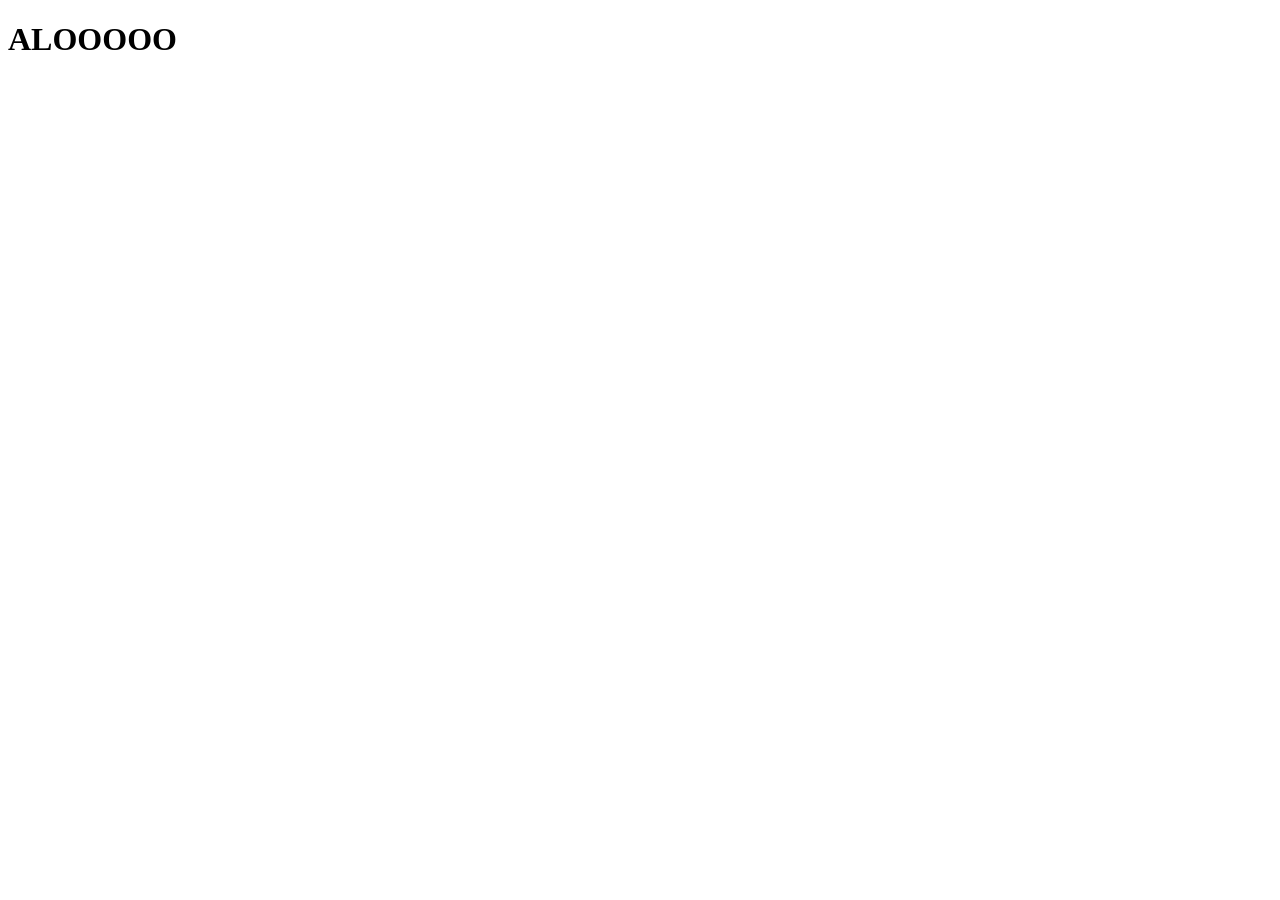
==== index2.html @ 8a4b4aed "Add files via upload" ====
<!DOCTYPE html>
<html lang="en">
<head>
    <meta charset="UTF-8">
    <meta name="viewport" content="width=device-width, initial-scale=1.0">
    <title>Document</title>
</head>
<body>
    <h1>ALOOOOO</h1>
</body>
</html>
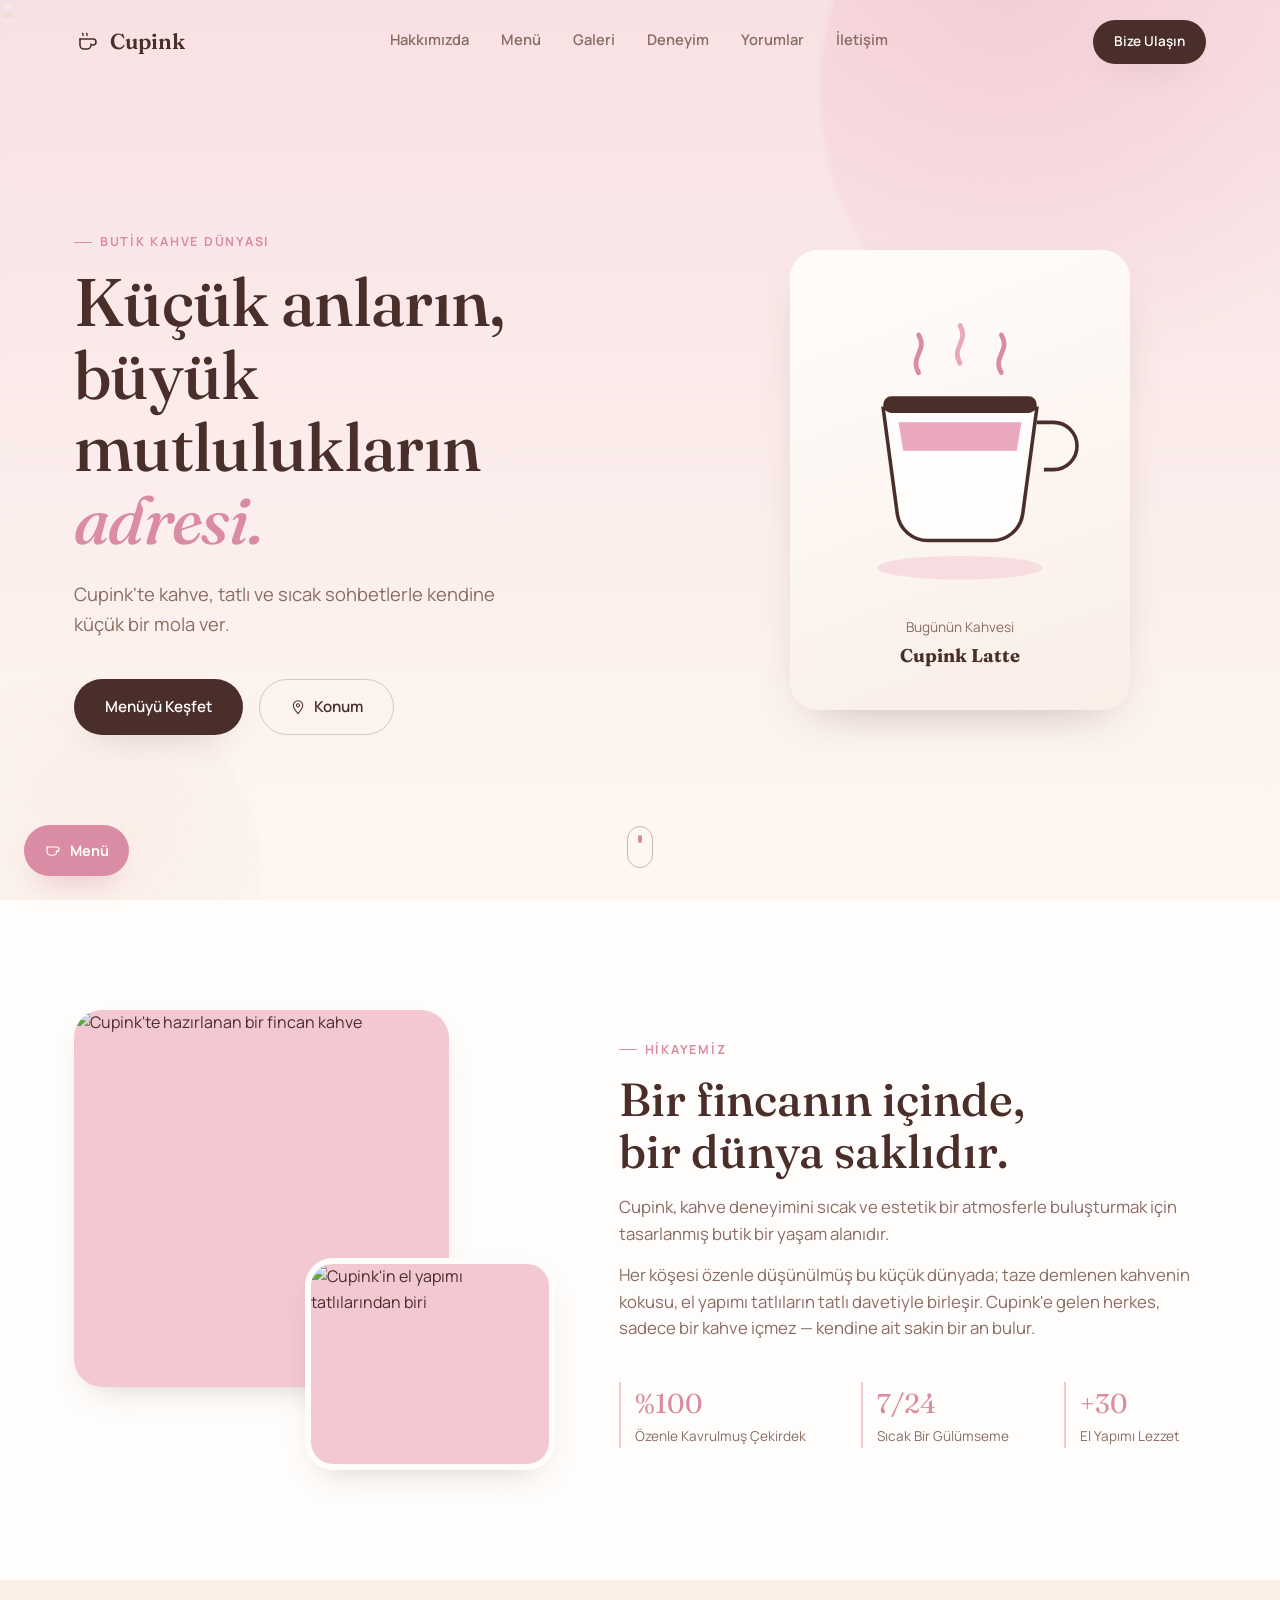
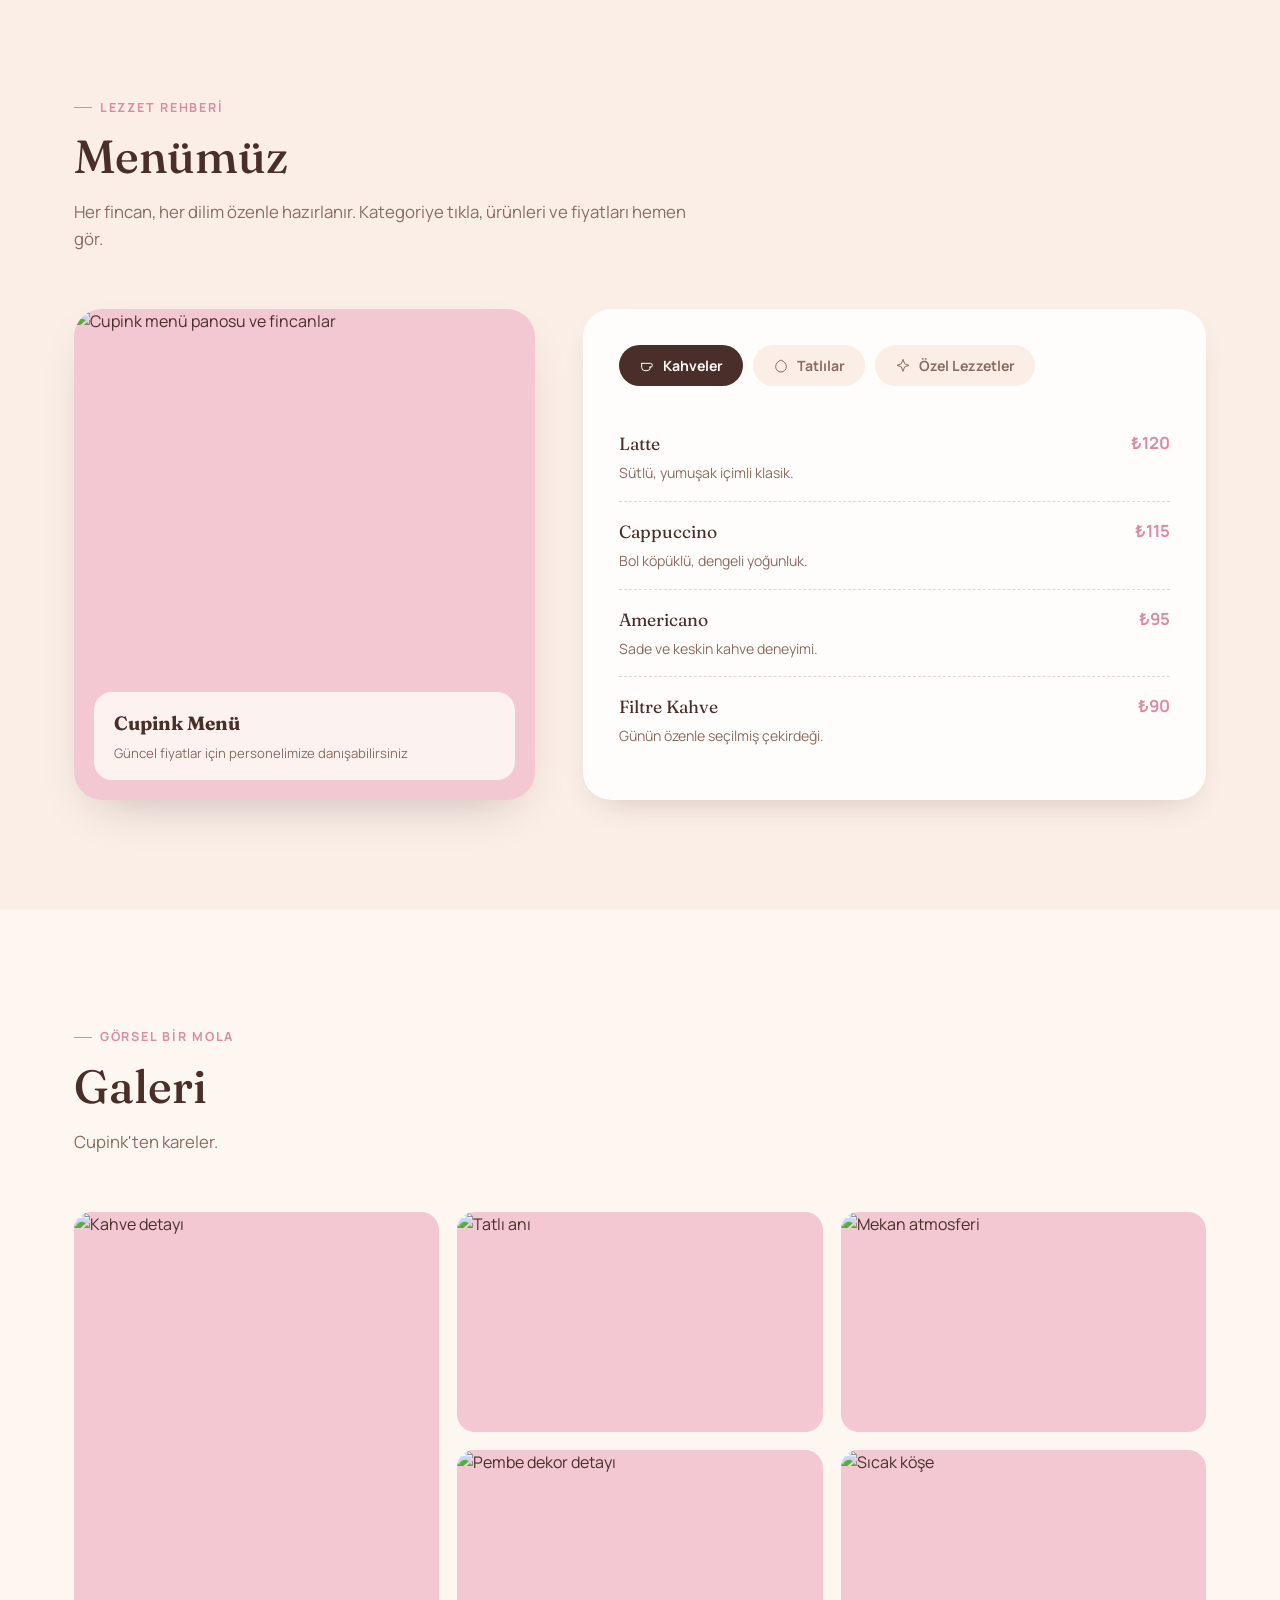
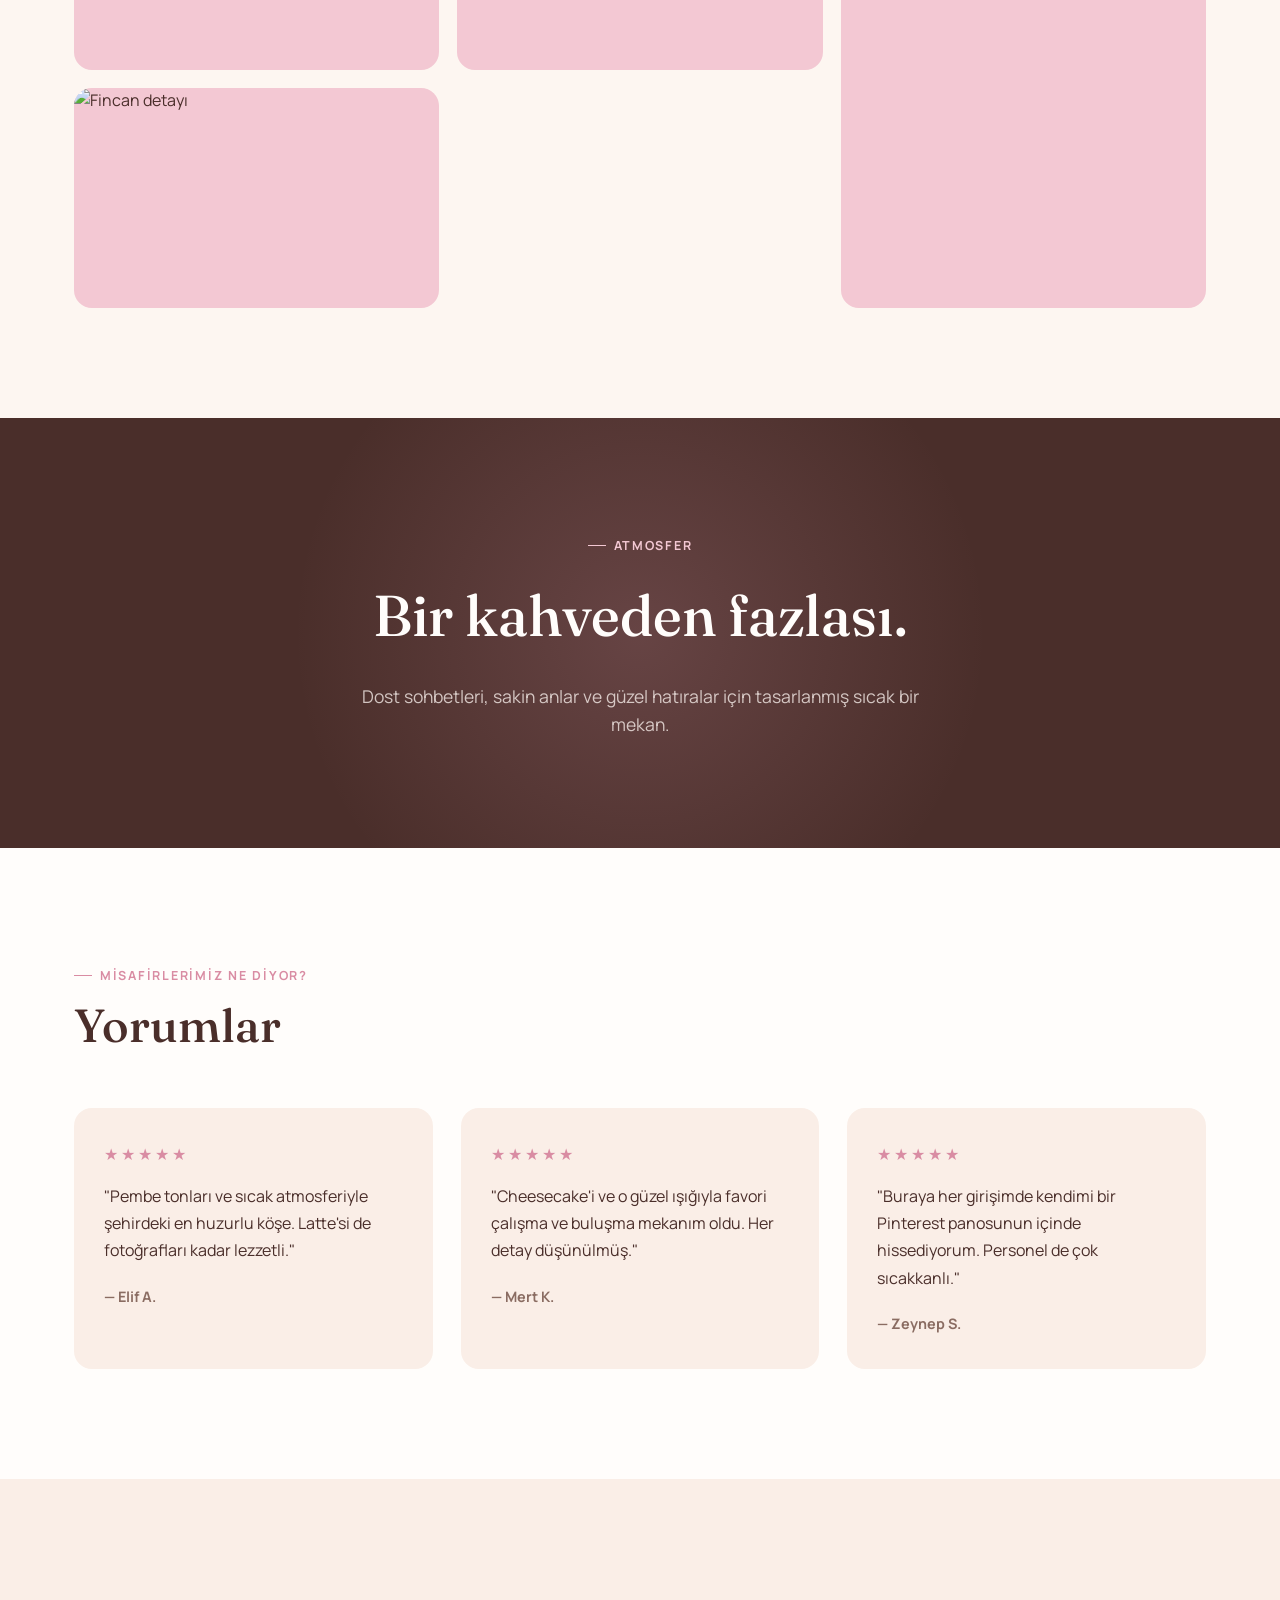
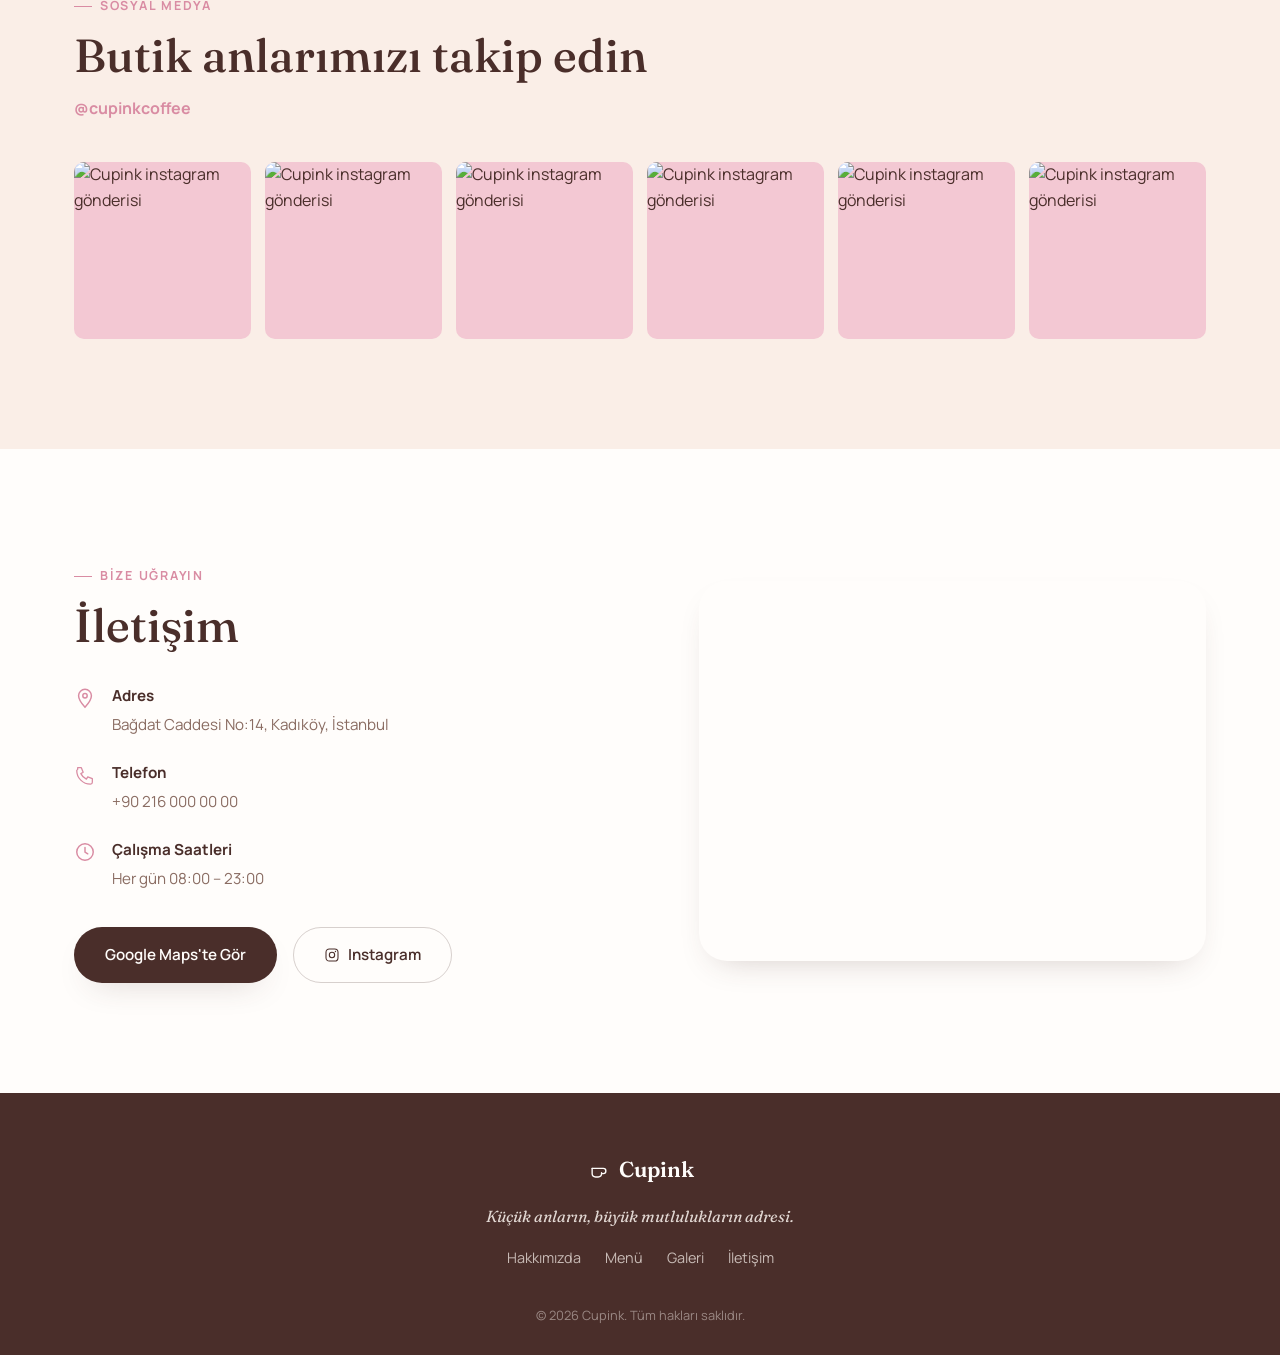
==== commit 8cf72778: "index2.html" ====
--- a/index2.html
+++ b/index2.html
@@ -1,11 +1,1311 @@
 <!DOCTYPE html>
-<html lang="en">
+<html lang="tr">
 <head>
-    <meta charset="UTF-8">
-    <meta name="viewport" content="width=device-width, initial-scale=1.0">
-    <title>Document</title>
+  <meta charset="UTF-8">
+  <meta name="viewport" content="width=device-width, initial-scale=1.0">
+  <title>Cupink | Butik Kahve & Tatlı Mekanı</title>
+  <meta name="description" content="Cupink, kahve deneyimini sıcak ve estetik bir atmosferle buluşturan butik bir yaşam alanıdır. Küçük anların, büyük mutlulukların adresine bekleriz.">
+  <meta name="keywords" content="Cupink, butik kafe, kahve, tatlı, pembe kafe, instagram kafe">
+  <meta property="og:title" content="Cupink | Butik Kahve & Tatlı Mekanı">
+  <meta property="og:description" content="Küçük anların, büyük mutlulukların adresi.">
+  <meta property="og:type" content="website">
+
+  <link rel="preconnect" href="https://fonts.googleapis.com">
+  <link rel="preconnect" href="https://fonts.gstatic.com" crossorigin>
+  <link href="https://fonts.googleapis.com/css2?family=Fraunces:ital,opsz,wght@0,9..144,300;0,9..144,500;0,9..144,600;1,9..144,500&family=Manrope:wght@400;500;600;700;800&display=swap" rel="stylesheet">
+
+  <style>
+/* =========================================================
+   CUPINK — Butik Kafe
+   Design tokens
+   ========================================================= */
+:root{
+  --cream:        #FDF6F1;
+  --cream-2:      #FAEEE7;
+  --pink-soft:    #F3C8D3;
+  --pink-mid:     #E9A8BB;
+  --pink-deep:    #D98CA3;
+  --coffee:       #4A2E2A;
+  --coffee-light: #8A6C62;
+  --white:        #FFFDFB;
+
+  --font-display: 'Fraunces', serif;
+  --font-body: 'Manrope', sans-serif;
+
+  --radius-lg: 28px;
+  --radius-md: 18px;
+  --radius-sm: 10px;
+
+  --shadow-soft: 0 20px 50px -25px rgba(74, 46, 42, 0.35);
+  --shadow-card: 0 14px 34px -18px rgba(74, 46, 42, 0.28);
+
+  --ease: cubic-bezier(.22,1,.36,1);
+}
+
+/* =========================================================
+   Reset
+   ========================================================= */
+*, *::before, *::after{ box-sizing: border-box; }
+html{ scroll-behavior: smooth; }
+body{
+  margin: 0;
+  background: var(--cream);
+  color: var(--coffee);
+  font-family: var(--font-body);
+  font-size: 16px;
+  line-height: 1.6;
+  -webkit-font-smoothing: antialiased;
+}
+img{ max-width: 100%; display: block; }
+a{ color: inherit; text-decoration: none; }
+ul{ list-style: none; margin: 0; padding: 0; }
+h1,h2,h3{ font-family: var(--font-display); margin: 0; font-weight: 500; color: var(--coffee); }
+p{ margin: 0; }
+button{ font-family: inherit; cursor: pointer; }
+svg{ display: block; }
+
+@media (prefers-reduced-motion: reduce){
+  *{ animation-duration: 0.01ms !important; animation-iteration-count: 1 !important; transition-duration: 0.01ms !important; scroll-behavior: auto !important; }
+}
+
+:focus-visible{
+  outline: 2px solid var(--pink-deep);
+  outline-offset: 3px;
+  border-radius: 4px;
+}
+
+.section-inner{
+  max-width: 1180px;
+  margin: 0 auto;
+  padding: 0 24px;
+}
+
+.eyebrow{
+  display: inline-flex;
+  align-items: center;
+  gap: 8px;
+  font-family: var(--font-body);
+  font-size: 0.78rem;
+  font-weight: 700;
+  letter-spacing: 0.14em;
+  text-transform: uppercase;
+  color: var(--pink-deep);
+  margin-bottom: 14px;
+}
+.eyebrow::before{
+  content: "";
+  width: 18px; height: 1px;
+  background: var(--pink-deep);
+}
+.eyebrow--light{ color: var(--pink-soft); }
+.eyebrow--light::before{ background: var(--pink-soft); }
+
+.section-head{
+  max-width: 620px;
+  margin: 0 0 56px;
+}
+.section-title{
+  font-size: clamp(2rem, 4vw, 2.9rem);
+  line-height: 1.12;
+}
+.section-desc{
+  margin-top: 16px;
+  font-size: 1.05rem;
+  color: var(--coffee-light);
+}
+.section-desc--muted{ margin-top: 14px; }
+
+section{ position: relative; padding: 110px 0; }
+
+/* =========================================================
+   Buttons
+   ========================================================= */
+.btn{
+  display: inline-flex;
+  align-items: center;
+  gap: 8px;
+  padding: 15px 30px;
+  border-radius: 999px;
+  font-weight: 600;
+  font-size: 0.95rem;
+  border: 1px solid transparent;
+  transition: transform .35s var(--ease), box-shadow .35s var(--ease), background .35s var(--ease), color .35s var(--ease);
+  white-space: nowrap;
+}
+.btn--primary{
+  background: var(--coffee);
+  color: var(--white);
+  box-shadow: var(--shadow-card);
+}
+.btn--primary:hover{
+  background: var(--pink-deep);
+  transform: translateY(-3px);
+  box-shadow: 0 18px 30px -14px rgba(217,140,163,.6);
+}
+.btn--ghost{
+  background: transparent;
+  color: var(--coffee);
+  border-color: rgba(74,46,42,0.22);
+}
+.btn--ghost:hover{
+  border-color: var(--pink-deep);
+  color: var(--pink-deep);
+  transform: translateY(-3px);
+}
+.btn--small{ padding: 10px 20px; font-size: 0.85rem; }
+
+/* =========================================================
+   Nav
+   ========================================================= */
+.nav{
+  position: fixed;
+  top: 0; left: 0; right: 0;
+  z-index: 100;
+  padding: 20px 0;
+  transition: background .4s var(--ease), box-shadow .4s var(--ease), padding .4s var(--ease);
+}
+.nav.is-scrolled{
+  background: rgba(253, 246, 241, 0.86);
+  backdrop-filter: blur(14px);
+  box-shadow: 0 8px 24px -18px rgba(74,46,42,.4);
+  padding: 12px 0;
+}
+.nav__inner{
+  max-width: 1180px;
+  margin: 0 auto;
+  padding: 0 24px;
+  display: flex;
+  align-items: center;
+  justify-content: space-between;
+  gap: 24px;
+}
+.nav__logo{
+  display: flex;
+  align-items: center;
+  gap: 8px;
+  font-family: var(--font-display);
+  font-size: 1.35rem;
+  font-weight: 600;
+  color: var(--coffee);
+}
+.nav__links{
+  display: flex;
+  gap: 32px;
+  margin: 0 auto;
+}
+.nav__links a{
+  font-size: 0.92rem;
+  font-weight: 600;
+  color: var(--coffee-light);
+  position: relative;
+  padding-bottom: 4px;
+  transition: color .3s var(--ease);
+}
+.nav__links a::after{
+  content:"";
+  position: absolute;
+  left: 0; bottom: 0;
+  width: 0; height: 1.5px;
+  background: var(--pink-deep);
+  transition: width .3s var(--ease);
+}
+.nav__links a:hover{ color: var(--coffee); }
+.nav__links a:hover::after{ width: 100%; }
+.nav__links a.is-active{ color: var(--pink-deep); }
+.nav__links a.is-active::after{ width: 100%; }
+
+.nav__cta{ flex-shrink: 0; }
+
+.nav__burger{
+  display: none;
+  flex-direction: column;
+  gap: 5px;
+  background: none;
+  border: none;
+  padding: 8px;
+}
+.nav__burger span{
+  width: 22px; height: 2px;
+  background: var(--coffee);
+  border-radius: 2px;
+  transition: transform .3s var(--ease), opacity .3s var(--ease);
+}
+.nav__burger[aria-expanded="true"] span:nth-child(1){ transform: translateY(7px) rotate(45deg); }
+.nav__burger[aria-expanded="true"] span:nth-child(2){ opacity: 0; }
+.nav__burger[aria-expanded="true"] span:nth-child(3){ transform: translateY(-7px) rotate(-45deg); }
+
+/* =========================================================
+   Hero
+   ========================================================= */
+.hero{
+  min-height: 100vh;
+  display: flex;
+  align-items: center;
+  overflow: hidden;
+  padding-top: 120px;
+  padding-bottom: 60px;
+}
+.hero__bg{
+  position: absolute;
+  inset: 0;
+  z-index: 0;
+  overflow: hidden;
+  background: var(--pink-soft);
+}
+.hero__bg img{
+  width: 100%; height: 100%;
+  object-fit: cover;
+  opacity: 0.22;
+}
+.hero__bg::after{
+  content: "";
+  position: absolute; inset: 0;
+  background: linear-gradient(180deg, rgba(253,246,241,.55), var(--cream) 92%);
+}
+.hero__blob{
+  position: absolute;
+  border-radius: 50%;
+  filter: blur(2px);
+  z-index: 0;
+}
+.hero__blob--one{
+  width: 620px; height: 620px;
+  top: -220px; right: -160px;
+  background: radial-gradient(circle at 30% 30%, var(--pink-soft), transparent 70%);
+  opacity: .8;
+}
+.hero__blob--two{
+  width: 380px; height: 380px;
+  bottom: -160px; left: -120px;
+  background: radial-gradient(circle at 60% 40%, var(--cream-2), transparent 70%);
+}
+.hero__inner{
+  position: relative;
+  z-index: 1;
+  max-width: 1180px;
+  margin: 0 auto;
+  padding: 0 24px;
+  display: grid;
+  grid-template-columns: 1.1fr 0.9fr;
+  align-items: center;
+  gap: 40px;
+}
+.hero__title{
+  font-size: clamp(2.4rem, 5.4vw, 4.2rem);
+  line-height: 1.08;
+  letter-spacing: -0.01em;
+}
+.hero__title em{
+  font-style: italic;
+  color: var(--pink-deep);
+}
+.hero__desc{
+  margin-top: 24px;
+  max-width: 460px;
+  font-size: 1.15rem;
+  color: var(--coffee-light);
+}
+.hero__actions{
+  margin-top: 40px;
+  display: flex;
+  gap: 16px;
+  flex-wrap: wrap;
+}
+
+.hero__visual{ display: flex; justify-content: center; }
+.cup-card{
+  position: relative;
+  background: linear-gradient(160deg, var(--white), var(--cream-2));
+  border-radius: var(--radius-lg);
+  padding: 40px;
+  box-shadow: var(--shadow-soft);
+  width: min(340px, 100%);
+}
+.cup-illustration{ width: 100%; height: auto; }
+.steam{
+  transform-origin: center;
+  animation: rise 3.2s ease-in-out infinite;
+}
+.s2{ animation-delay: .5s; }
+.s3{ animation-delay: 1s; }
+@keyframes rise{
+  0%   { opacity: 0; transform: translateY(6px); }
+  40%  { opacity: 1; }
+  100% { opacity: 0; transform: translateY(-10px); }
+}
+.cup-card__badge{
+  margin-top: 20px;
+  text-align: center;
+  font-size: 0.85rem;
+  color: var(--coffee-light);
+}
+.cup-card__badge strong{
+  display: block;
+  font-family: var(--font-display);
+  font-size: 1.15rem;
+  color: var(--coffee);
+  margin-top: 2px;
+}
+
+.scroll-hint{
+  position: absolute;
+  left: 50%; bottom: 32px;
+  transform: translateX(-50%);
+  width: 26px; height: 42px;
+  border-radius: 20px;
+  border: 1.5px solid rgba(74,46,42,0.3);
+  display: flex;
+  justify-content: center;
+  padding-top: 8px;
+  z-index: 1;
+}
+.scroll-hint span{
+  width: 4px; height: 8px;
+  border-radius: 3px;
+  background: var(--pink-deep);
+  animation: scrolldot 1.8s ease-in-out infinite;
+}
+@keyframes scrolldot{
+  0%   { transform: translateY(0); opacity: 1; }
+  70%  { transform: translateY(12px); opacity: 0; }
+  100% { opacity: 0; }
+}
+
+/* =========================================================
+   About
+   ========================================================= */
+.about{ background: var(--white); }
+.about__grid{
+  display: grid;
+  grid-template-columns: 0.9fr 1.1fr;
+  gap: 64px;
+  align-items: center;
+}
+.about__visual{ position: relative; height: 460px; }
+.about__frame{
+  position: absolute;
+  border-radius: var(--radius-lg);
+  overflow: hidden;
+  box-shadow: var(--shadow-card);
+  width: 78%;
+  height: 82%;
+  top: 0; left: 0;
+  background: var(--pink-soft);
+}
+.about__frame--small{
+  width: 52%; height: 46%;
+  top: auto; left: auto;
+  bottom: 0; right: 0;
+  border: 6px solid var(--white);
+}
+.about__frame img{
+  width: 100%; height: 100%;
+  object-fit: cover;
+  display: block;
+}
+.about__stats{
+  margin-top: 40px;
+  display: grid;
+  grid-template-columns: repeat(3, auto);
+  gap: 28px;
+}
+.about__stats li{
+  font-size: 0.85rem;
+  color: var(--coffee-light);
+  border-left: 2px solid var(--pink-soft);
+  padding-left: 14px;
+}
+.about__stats span{
+  display: block;
+  font-family: var(--font-display);
+  font-size: 1.7rem;
+  color: var(--pink-deep);
+}
+
+/* =========================================================
+   Menu
+   ========================================================= */
+.menu{ background: var(--cream-2); }
+
+.menu__panel{
+  display: grid;
+  grid-template-columns: 0.85fr 1.15fr;
+  gap: 48px;
+  align-items: stretch;
+}
+
+.menu__image{
+  position: relative;
+  border-radius: var(--radius-lg);
+  overflow: hidden;
+  box-shadow: var(--shadow-soft);
+  min-height: 380px;
+  background: var(--pink-soft);
+}
+.menu__image img{
+  width: 100%; height: 100%;
+  object-fit: cover;
+  position: absolute; inset: 0;
+}
+.menu__image-badge{
+  position: absolute;
+  left: 20px; right: 20px; bottom: 20px;
+  background: rgba(253,246,241,.92);
+  backdrop-filter: blur(6px);
+  border-radius: var(--radius-md);
+  padding: 16px 20px;
+}
+.menu__image-badge strong{
+  display: block;
+  font-family: var(--font-display);
+  font-size: 1.2rem;
+  color: var(--coffee);
+}
+.menu__image-badge span{
+  display: block;
+  margin-top: 4px;
+  font-size: 0.82rem;
+  color: var(--coffee-light);
+}
+
+.menu__content{
+  background: var(--white);
+  border-radius: var(--radius-lg);
+  padding: 36px;
+  box-shadow: var(--shadow-card);
+}
+
+.menu__tabs{
+  display: flex;
+  gap: 10px;
+  flex-wrap: wrap;
+  margin-bottom: 28px;
+}
+.menu__tab{
+  display: inline-flex;
+  align-items: center;
+  gap: 8px;
+  background: var(--cream-2);
+  color: var(--coffee-light);
+  border: none;
+  border-radius: 999px;
+  padding: 11px 20px;
+  font-weight: 700;
+  font-size: 0.88rem;
+  transition: background .3s var(--ease), color .3s var(--ease), transform .3s var(--ease);
+}
+.menu__tab svg{ width: 16px; height: 16px; }
+.menu__tab:hover{ transform: translateY(-2px); }
+.menu__tab.is-active{
+  background: var(--coffee);
+  color: var(--white);
+}
+
+.menu__list{ display: none; }
+.menu__list.is-active{ display: block; }
+.menu__list li{
+  display: flex;
+  justify-content: space-between;
+  align-items: flex-start;
+  gap: 16px;
+  padding: 16px 0;
+  border-bottom: 1px dashed rgba(74,46,42,.18);
+}
+.menu__list li:last-child{ border-bottom: none; }
+.menu__list span{
+  display: block;
+  font-family: var(--font-display);
+  font-size: 1.1rem;
+  color: var(--coffee);
+}
+.menu__list p{
+  margin-top: 4px;
+  font-size: 0.88rem;
+  color: var(--coffee-light);
+}
+.menu__list em{
+  flex-shrink: 0;
+  font-style: normal;
+  font-weight: 700;
+  color: var(--pink-deep);
+  font-size: 1.05rem;
+}
+
+/* =========================================================
+   Gallery
+   ========================================================= */
+.gallery{ background: var(--cream); }
+.gallery__grid{
+  display: grid;
+  grid-template-columns: repeat(3, 1fr);
+  grid-auto-rows: 220px;
+  gap: 18px;
+}
+.gallery__item{
+  position: relative;
+  margin: 0;
+  border-radius: var(--radius-md);
+  overflow: hidden;
+  cursor: pointer;
+  background: var(--pink-soft);
+}
+.gallery__item--tall{ grid-row: span 2; }
+.gallery__item img{
+  position: absolute; inset: 0;
+  width: 100%; height: 100%;
+  object-fit: cover;
+  transition: transform .6s var(--ease);
+}
+.gallery__item:hover img{ transform: scale(1.08); }
+
+.gallery__label{
+  position: absolute; left: 18px; bottom: 18px;
+  color: var(--white);
+  font-weight: 700;
+  font-size: 0.85rem;
+  opacity: 0;
+  transform: translateY(10px);
+  transition: opacity .35s var(--ease), transform .35s var(--ease);
+  text-shadow: 0 2px 10px rgba(0,0,0,.35);
+}
+.gallery__item:hover .gallery__label{ opacity: 1; transform: translateY(0); }
+.gallery__item::after{
+  content: "";
+  position: absolute; inset: 0;
+  background: linear-gradient(to top, rgba(0,0,0,.32), transparent 55%);
+  opacity: 0;
+  transition: opacity .35s var(--ease);
+}
+.gallery__item:hover::after{ opacity: 1; }
+
+/* =========================================================
+   Experience
+   ========================================================= */
+.experience{
+  background: var(--coffee);
+  color: var(--white);
+  text-align: center;
+  overflow: hidden;
+}
+.experience__blob{
+  position: absolute;
+  width: 700px; height: 700px;
+  border-radius: 50%;
+  top: 50%; left: 50%;
+  transform: translate(-50%,-50%);
+  background: radial-gradient(circle, rgba(233,168,187,.18), transparent 70%);
+}
+.experience__inner{ position: relative; }
+.experience__title{
+  font-size: clamp(2.2rem, 5vw, 3.6rem);
+  color: var(--white);
+}
+.experience__desc{
+  max-width: 560px;
+  margin: 20px auto 0;
+  color: rgba(253,246,241,.75);
+  font-size: 1.1rem;
+}
+
+/* =========================================================
+   Testimonials
+   ========================================================= */
+.testimonials{ background: var(--white); }
+.testimonials__grid{
+  display: grid;
+  grid-template-columns: repeat(3, 1fr);
+  gap: 28px;
+}
+.testimonial-card{
+  margin: 0;
+  background: var(--cream-2);
+  border-radius: var(--radius-md);
+  padding: 34px 30px;
+  transition: transform .4s var(--ease), box-shadow .4s var(--ease);
+}
+.testimonial-card:hover{
+  transform: translateY(-6px);
+  box-shadow: var(--shadow-card);
+}
+.stars{ color: var(--pink-deep); letter-spacing: 3px; margin-bottom: 16px; }
+.testimonial-card p{
+  font-size: 1rem;
+  color: var(--coffee);
+  line-height: 1.7;
+}
+.testimonial-card cite{
+  display: block;
+  margin-top: 20px;
+  font-style: normal;
+  font-weight: 700;
+  color: var(--coffee-light);
+  font-size: 0.9rem;
+}
+
+/* =========================================================
+   Instagram
+   ========================================================= */
+.instagram{ background: var(--cream-2); }
+.instagram .section-head{ margin-bottom: 40px; }
+.instagram__handle{
+  display: inline-block;
+  margin-top: 14px;
+  font-weight: 700;
+  color: var(--pink-deep);
+}
+.instagram__handle:hover{ text-decoration: underline; }
+.instagram__grid{
+  display: grid;
+  grid-template-columns: repeat(6, 1fr);
+  gap: 14px;
+}
+.instagram__item{
+  aspect-ratio: 1;
+  border-radius: var(--radius-sm);
+  position: relative;
+  overflow: hidden;
+  transition: transform .4s var(--ease);
+  background: var(--pink-soft);
+}
+.instagram__item img{
+  width: 100%; height: 100%;
+  object-fit: cover;
+  position: absolute; inset: 0;
+}
+.instagram__item:hover{ transform: scale(1.05); }
+.instagram__item::after{
+  content: "";
+  position: absolute; inset: 0;
+  background: rgba(74,46,42,0);
+  transition: background .35s var(--ease);
+}
+.instagram__item:hover::after{ background: rgba(74,46,42,.15); }
+
+/* =========================================================
+   Contact
+   ========================================================= */
+.contact{ background: var(--white); }
+.contact__grid{
+  display: grid;
+  grid-template-columns: 1.05fr 0.95fr;
+  gap: 64px;
+  align-items: center;
+}
+.contact__list{
+  margin-top: 32px;
+  display: flex;
+  flex-direction: column;
+  gap: 24px;
+}
+.contact__list li{
+  display: flex;
+  gap: 16px;
+  align-items: flex-start;
+}
+.contact__list svg{
+  width: 22px; height: 22px;
+  color: var(--pink-deep);
+  flex-shrink: 0;
+  margin-top: 3px;
+}
+.contact__list strong{
+  display: block;
+  font-size: 0.95rem;
+  margin-bottom: 3px;
+}
+.contact__list span{
+  color: var(--coffee-light);
+  font-size: 0.95rem;
+}
+.contact__actions{
+  margin-top: 36px;
+  display: flex;
+  gap: 16px;
+  flex-wrap: wrap;
+}
+
+.contact__map{
+  position: relative;
+  height: 380px;
+  border-radius: var(--radius-lg);
+  box-shadow: var(--shadow-card);
+  overflow: hidden;
+}
+.contact__map iframe{
+  width: 100%; height: 100%;
+  border: 0;
+  filter: saturate(0.85);
+}
+
+/* =========================================================
+   Footer
+   ========================================================= */
+.footer{
+  background: var(--coffee);
+  color: rgba(253,246,241,.7);
+  padding: 60px 0 30px;
+  text-align: center;
+}
+.footer__inner{ display: flex; flex-direction: column; align-items: center; gap: 16px; }
+.footer__logo{ color: var(--white); }
+.footer__tag{ font-family: var(--font-display); font-style: italic; color: rgba(253,246,241,.85); }
+.footer__links{ display: flex; gap: 24px; flex-wrap: wrap; justify-content: center; }
+.footer__links a{ font-size: 0.9rem; transition: color .3s var(--ease); }
+.footer__links a:hover{ color: var(--pink-soft); }
+.footer__copy{ font-size: 0.8rem; margin-top: 20px; color: rgba(253,246,241,.45); }
+
+/* =========================================================
+   Back to top
+   ========================================================= */
+.quick-menu{
+  position: fixed;
+  left: 24px; bottom: 24px;
+  z-index: 90;
+  display: flex;
+  align-items: center;
+  gap: 8px;
+  background: var(--pink-deep);
+  color: var(--white);
+  padding: 14px 20px;
+  border-radius: 999px;
+  font-weight: 700;
+  font-size: 0.9rem;
+  box-shadow: 0 16px 30px -16px rgba(217,140,163,.7);
+  transition: transform .3s var(--ease), background .3s var(--ease);
+}
+.quick-menu:hover{
+  background: var(--coffee);
+  transform: translateY(-3px);
+}
+.quick-menu svg{ width: 18px; height: 18px; }
+
+.to-top{
+  position: fixed;
+  right: 24px; bottom: 24px;
+  width: 46px; height: 46px;
+  border-radius: 50%;
+  background: var(--coffee);
+  color: var(--white);
+  border: none;
+  display: flex; align-items: center; justify-content: center;
+  opacity: 0; visibility: hidden;
+  transform: translateY(10px);
+  transition: opacity .3s var(--ease), transform .3s var(--ease), background .3s var(--ease);
+  z-index: 90;
+}
+.to-top.is-visible{ opacity: 1; visibility: visible; transform: translateY(0); }
+.to-top:hover{ background: var(--pink-deep); }
+
+/* =========================================================
+   Scroll reveal
+   ========================================================= */
+[data-reveal]{
+  opacity: 1;
+  transform: none;
+}
+.js [data-reveal]{
+  opacity: 0;
+  transform: translateY(28px);
+  transition: opacity .8s var(--ease), transform .8s var(--ease);
+}
+.js [data-reveal].is-visible{
+  opacity: 1;
+  transform: translateY(0);
+}
+
+/* =========================================================
+   Responsive
+   ========================================================= */
+@media (max-width: 1024px){
+  .about__grid, .contact__grid{ grid-template-columns: 1fr; gap: 48px; }
+  .about__visual{ height: 380px; order: 2; }
+  .menu__panel{ grid-template-columns: 1fr; }
+  .menu__image{ min-height: 280px; }
+}
+
+@media (max-width: 900px){
+  .nav__links{ display: none; }
+  .nav__cta{ display: none; }
+  .nav__burger{ display: flex; }
+
+  .nav__links.is-open{
+    display: flex;
+    flex-direction: column;
+    position: absolute;
+    top: 100%; left: 0; right: 0;
+    background: var(--white);
+    padding: 24px;
+    gap: 18px;
+    box-shadow: 0 20px 30px -20px rgba(74,46,42,.3);
+    border-radius: 0 0 20px 20px;
+  }
+
+  .hero__inner{ grid-template-columns: 1fr; text-align: center; }
+  .hero__actions{ justify-content: center; }
+  .hero__desc{ margin-left: auto; margin-right: auto; }
+  .hero__visual{ margin-top: 40px; }
+  .about__stats{ grid-template-columns: 1fr; gap: 16px; }
+
+  .menu__content{ padding: 28px 24px; }
+  .menu__tabs{ justify-content: center; }
+
+  .gallery__grid{ grid-template-columns: repeat(2, 1fr); }
+  .testimonials__grid{ grid-template-columns: 1fr; }
+  .instagram__grid{ grid-template-columns: repeat(3, 1fr); }
+}
+
+@media (max-width: 560px){
+  section{ padding: 80px 0; }
+  .hero{ padding-top: 110px; }
+  .btn{ padding: 14px 24px; font-size: 0.9rem; }
+  .gallery__grid{ grid-template-columns: repeat(2, 1fr); grid-auto-rows: 170px; }
+  .instagram__grid{ grid-template-columns: repeat(3, 1fr); }
+  .cup-card{ padding: 28px; }
+}
+
+  </style>
+  <script>document.documentElement.classList.add('js');</script>
 </head>
 <body>
-    <h1>ALOOOOO</h1>
+
+  <!-- ===== NAV ===== -->
+  <header class="nav" id="nav">
+    <div class="nav__inner">
+      <a href="#home" class="nav__logo" aria-label="Cupink anasayfa">
+        <svg width="28" height="28" viewBox="0 0 28 28" fill="none" xmlns="http://www.w3.org/2000/svg">
+          <path d="M6 11h13a3 3 0 0 1 0 6h-1" stroke="currentColor" stroke-width="1.6" stroke-linecap="round"/>
+          <path d="M6 11v6a4 4 0 0 0 4 4h3a4 4 0 0 0 4-4v-1" stroke="currentColor" stroke-width="1.6" stroke-linecap="round"/>
+          <path d="M9 7.5c.5-1 0-1.5-.4-2.2M13 7.5c.5-1 0-1.5-.4-2.2" stroke="currentColor" stroke-width="1.4" stroke-linecap="round"/>
+        </svg>
+        <span>Cupink</span>
+      </a>
+
+      <nav class="nav__links" id="navLinks" aria-label="Ana menü">
+        <a href="#hakkimizda">Hakkımızda</a>
+        <a href="#menu">Menü</a>
+        <a href="#galeri">Galeri</a>
+        <a href="#deneyim">Deneyim</a>
+        <a href="#yorumlar">Yorumlar</a>
+        <a href="#iletisim">İletişim</a>
+      </nav>
+
+      <a href="#iletisim" class="btn btn--small btn--primary nav__cta">Bize Ulaşın</a>
+
+      <button class="nav__burger" id="navBurger" aria-label="Menüyü aç/kapat" aria-expanded="false" aria-controls="navLinks">
+        <span></span><span></span><span></span>
+      </button>
+    </div>
+  </header>
+
+  <main>
+    <!-- ===== 1. HERO ===== -->
+    <section class="hero" id="home">
+      <div class="hero__bg" aria-hidden="true">
+        <img src="https://loremflickr.com/1600/1200/coffee,cafe,pink/all?lock=101" alt="">
+      </div>
+      <div class="hero__blob hero__blob--one" aria-hidden="true"></div>
+      <div class="hero__blob hero__blob--two" aria-hidden="true"></div>
+
+      <div class="hero__inner">
+        <div class="hero__copy" data-reveal>
+          <span class="eyebrow">Butik Kahve Dünyası</span>
+          <h1 class="hero__title">Küçük anların,<br> büyük mutlulukların <em>adresi.</em></h1>
+          <p class="hero__desc">Cupink'te kahve, tatlı ve sıcak sohbetlerle kendine küçük bir mola ver.</p>
+          <div class="hero__actions">
+            <a href="#menu" class="btn btn--primary">Menüyü Keşfet</a>
+            <a href="#iletisim" class="btn btn--ghost">
+              <svg width="16" height="16" viewBox="0 0 24 24" fill="none"><path d="M12 22s7-7.58 7-12.5A7 7 0 0 0 5 9.5C5 14.42 12 22 12 22Z" stroke="currentColor" stroke-width="1.6"/><circle cx="12" cy="9.5" r="2.4" stroke="currentColor" stroke-width="1.6"/></svg>
+              Konum
+            </a>
+          </div>
+        </div>
+
+        <div class="hero__visual" data-reveal>
+          <div class="cup-card">
+            <svg class="cup-illustration" viewBox="0 0 220 260" fill="none" xmlns="http://www.w3.org/2000/svg" aria-hidden="true">
+              <path class="steam s1" d="M75 70c-8-14 8-18 0-32" stroke="#D98CA3" stroke-width="4" stroke-linecap="round"/>
+              <path class="steam s2" d="M110 62c-8-14 8-18 0-32" stroke="#E9A8BB" stroke-width="4" stroke-linecap="round"/>
+              <path class="steam s3" d="M145 70c-8-14 8-18 0-32" stroke="#D98CA3" stroke-width="4" stroke-linecap="round"/>
+
+              <ellipse cx="110" cy="235" rx="70" ry="10" fill="#F3C8D3" opacity="0.5"/>
+              <path d="M45 100h130l-12 90a26 26 0 0 1-26 22H83a26 26 0 0 1-26-22l-12-90Z" fill="#FFFDFB" stroke="#4A2E2A" stroke-width="3"/>
+              <path d="M175 112h14a20 20 0 0 1 0 40h-8" stroke="#4A2E2A" stroke-width="3"/>
+              <path d="M58 112h104l-4 24H62l-4-24Z" fill="#E9A8BB"/>
+              <rect x="45" y="90" width="130" height="14" rx="7" fill="#4A2E2A"/>
+            </svg>
+            <div class="cup-card__badge">Bugünün Kahvesi <strong>Cupink Latte</strong></div>
+          </div>
+        </div>
+      </div>
+
+      <a href="#hakkimizda" class="scroll-hint" aria-label="Aşağı kaydır">
+        <span></span>
+      </a>
+    </section>
+
+    <!-- ===== 2. HAKKIMIZDA ===== -->
+    <section class="about" id="hakkimizda">
+      <div class="section-inner about__grid">
+        <div class="about__visual" data-reveal>
+          <div class="about__frame">
+            <img src="https://loremflickr.com/900/1100/coffee,latte,cafe/all?lock=102" alt="Cupink'te hazırlanan bir fincan kahve">
+          </div>
+          <div class="about__frame about__frame--small">
+            <img src="https://loremflickr.com/700/700/dessert,cheesecake,pink/all?lock=103" alt="Cupink'in el yapımı tatlılarından biri">
+          </div>
+        </div>
+
+        <div class="about__copy" data-reveal>
+          <span class="eyebrow">Hikayemiz</span>
+          <h2 class="section-title">Bir fincanın içinde,<br> bir dünya saklıdır.</h2>
+          <p class="section-desc">Cupink, kahve deneyimini sıcak ve estetik bir atmosferle buluşturmak için tasarlanmış butik bir yaşam alanıdır.</p>
+          <p class="section-desc section-desc--muted">Her köşesi özenle düşünülmüş bu küçük dünyada; taze demlenen kahvenin kokusu, el yapımı tatlıların tatlı davetiyle birleşir. Cupink'e gelen herkes, sadece bir kahve içmez — kendine ait sakin bir an bulur.</p>
+
+          <ul class="about__stats">
+            <li><span>%100</span>Özenle Kavrulmuş Çekirdek</li>
+            <li><span>7/24</span>Sıcak Bir Gülümseme</li>
+            <li><span>+30</span>El Yapımı Lezzet</li>
+          </ul>
+        </div>
+      </div>
+    </section>
+
+    <!-- ===== 3. MENÜ ===== -->
+    <section class="menu" id="menu">
+      <div class="section-inner">
+        <div class="section-head" data-reveal>
+          <span class="eyebrow">Lezzet Rehberi</span>
+          <h2 class="section-title">Menümüz</h2>
+          <p class="section-desc">Her fincan, her dilim özenle hazırlanır. Kategoriye tıkla, ürünleri ve fiyatları hemen gör.</p>
+        </div>
+
+        <div class="menu__panel">
+          <div class="menu__image" data-reveal>
+            <img src="https://loremflickr.com/900/1100/coffee,menu,chalkboard/all?lock=104" alt="Cupink menü panosu ve fincanlar">
+            <div class="menu__image-badge">
+              <strong>Cupink Menü</strong>
+              <span>Güncel fiyatlar için personelimize danışabilirsiniz</span>
+            </div>
+          </div>
+
+          <div class="menu__content" data-reveal>
+            <div class="menu__tabs" role="tablist" aria-label="Menü kategorileri">
+              <button class="menu__tab is-active" data-category="kahveler" role="tab" aria-selected="true">
+                <svg viewBox="0 0 24 24" fill="none"><path d="M4 8h13a3 3 0 0 1 0 6h-1" stroke="currentColor" stroke-width="1.5" stroke-linecap="round"/><path d="M4 8v6a5 5 0 0 0 5 5h3a5 5 0 0 0 5-5v-1" stroke="currentColor" stroke-width="1.5" stroke-linecap="round"/></svg>
+                Kahveler
+              </button>
+              <button class="menu__tab" data-category="tatlilar" role="tab" aria-selected="false">
+                <svg viewBox="0 0 24 24" fill="none"><path d="M12 3c4 2 8 5 8 10a8 8 0 1 1-16 0c0-5 4-8 8-10Z" stroke="currentColor" stroke-width="1.5"/></svg>
+                Tatlılar
+              </button>
+              <button class="menu__tab" data-category="ozel" role="tab" aria-selected="false">
+                <svg viewBox="0 0 24 24" fill="none"><path d="M12 2l2.4 6.6L21 11l-6.6 2.4L12 20l-2.4-6.6L3 11l6.6-2.4L12 2Z" stroke="currentColor" stroke-width="1.5" stroke-linejoin="round"/></svg>
+                Özel Lezzetler
+              </button>
+            </div>
+
+            <ul class="menu__list is-active" data-panel="kahveler">
+              <li><div><span>Latte</span><p>Sütlü, yumuşak içimli klasik.</p></div><em>₺120</em></li>
+              <li><div><span>Cappuccino</span><p>Bol köpüklü, dengeli yoğunluk.</p></div><em>₺115</em></li>
+              <li><div><span>Americano</span><p>Sade ve keskin kahve deneyimi.</p></div><em>₺95</em></li>
+              <li><div><span>Filtre Kahve</span><p>Günün özenle seçilmiş çekirdeği.</p></div><em>₺90</em></li>
+            </ul>
+
+            <ul class="menu__list" data-panel="tatlilar">
+              <li><div><span>Cheesecake</span><p>Kremamsı doku, meyveli sos ile.</p></div><em>₺160</em></li>
+              <li><div><span>Brownie</span><p>Yoğun çikolatalı, sıcak servis.</p></div><em>₺140</em></li>
+              <li><div><span>Cookie</span><p>Çıtır kenar, yumuşak iç.</p></div><em>₺85</em></li>
+            </ul>
+
+            <ul class="menu__list" data-panel="ozel">
+              <li><div><span>Cupink İmza Latte</span><p>Gül aromalı, pembe köpüklü imzamız.</p></div><em>₺145</em></li>
+              <li><div><span>Gül Şerbetli Soda</span><p>Ferahlatıcı, hafif tatlı serinlik.</p></div><em>₺110</em></li>
+              <li><div><span>Mevsim Sürprizi</span><p>Haftalık değişen özel tarif.</p></div><em>₺150</em></li>
+            </ul>
+          </div>
+        </div>
+      </div>
+    </section>
+
+    <!-- ===== 4. GALERİ ===== -->
+    <section class="gallery" id="galeri">
+      <div class="section-inner">
+        <div class="section-head" data-reveal>
+          <span class="eyebrow">Görsel Bir Mola</span>
+          <h2 class="section-title">Galeri</h2>
+          <p class="section-desc">Cupink'ten kareler.</p>
+        </div>
+
+        <div class="gallery__grid">
+          <figure class="gallery__item gallery__item--tall" data-reveal>
+            <img src="https://loremflickr.com/700/900/coffee,latteart/all?lock=111" alt="Kahve detayı">
+            <span class="gallery__label">Kahve Detayı</span>
+          </figure>
+          <figure class="gallery__item" data-reveal>
+            <img src="https://loremflickr.com/700/700/dessert,cake/all?lock=112" alt="Tatlı anı">
+            <span class="gallery__label">Tatlı Anı</span>
+          </figure>
+          <figure class="gallery__item" data-reveal>
+            <img src="https://loremflickr.com/700/700/cafe,interior/all?lock=113" alt="Mekan atmosferi">
+            <span class="gallery__label">Mekan Atmosferi</span>
+          </figure>
+          <figure class="gallery__item" data-reveal>
+            <img src="https://loremflickr.com/700/700/pink,flowers,decor/all?lock=114" alt="Pembe dekor detayı">
+            <span class="gallery__label">Pembe Dekor</span>
+          </figure>
+          <figure class="gallery__item gallery__item--tall" data-reveal>
+            <img src="https://loremflickr.com/700/900/cafe,cozy,corner/all?lock=115" alt="Sıcak köşe">
+            <span class="gallery__label">Sıcak Köşe</span>
+          </figure>
+          <figure class="gallery__item" data-reveal>
+            <img src="https://loremflickr.com/700/700/coffee,cup/all?lock=116" alt="Fincan detayı">
+            <span class="gallery__label">Fincan Detayı</span>
+          </figure>
+        </div>
+      </div>
+    </section>
+
+    <!-- ===== 5. DENEYİM / ATMOSFER ===== -->
+    <section class="experience" id="deneyim">
+      <div class="experience__blob" aria-hidden="true"></div>
+      <div class="section-inner experience__inner" data-reveal>
+        <span class="eyebrow eyebrow--light">Atmosfer</span>
+        <h2 class="experience__title">Bir kahveden fazlası.</h2>
+        <p class="experience__desc">Dost sohbetleri, sakin anlar ve güzel hatıralar için tasarlanmış sıcak bir mekan.</p>
+      </div>
+    </section>
+
+    <!-- ===== 6. MÜŞTERİ YORUMLARI ===== -->
+    <section class="testimonials" id="yorumlar">
+      <div class="section-inner">
+        <div class="section-head" data-reveal>
+          <span class="eyebrow">Misafirlerimiz Ne Diyor?</span>
+          <h2 class="section-title">Yorumlar</h2>
+        </div>
+
+        <div class="testimonials__grid">
+          <blockquote class="testimonial-card" data-reveal>
+            <div class="stars">★★★★★</div>
+            <p>"Pembe tonları ve sıcak atmosferiyle şehirdeki en huzurlu köşe. Latte'si de fotoğrafları kadar lezzetli."</p>
+            <cite>— Elif A.</cite>
+          </blockquote>
+          <blockquote class="testimonial-card" data-reveal>
+            <div class="stars">★★★★★</div>
+            <p>"Cheesecake'i ve o güzel ışığıyla favori çalışma ve buluşma mekanım oldu. Her detay düşünülmüş."</p>
+            <cite>— Mert K.</cite>
+          </blockquote>
+          <blockquote class="testimonial-card" data-reveal>
+            <div class="stars">★★★★★</div>
+            <p>"Buraya her girişimde kendimi bir Pinterest panosunun içinde hissediyorum. Personel de çok sıcakkanlı."</p>
+            <cite>— Zeynep S.</cite>
+          </blockquote>
+        </div>
+      </div>
+    </section>
+
+    <!-- ===== 7. INSTAGRAM ===== -->
+    <section class="instagram">
+      <div class="section-inner">
+        <div class="section-head" data-reveal>
+          <span class="eyebrow">Sosyal Medya</span>
+          <h2 class="section-title">Butik anlarımızı takip edin</h2>
+          <a href="https://instagram.com/cupinkcoffee" target="_blank" rel="noopener" class="instagram__handle">@cupinkcoffee</a>
+        </div>
+
+        <div class="instagram__grid">
+          <a href="https://instagram.com/cupinkcoffee" target="_blank" rel="noopener" class="instagram__item" data-reveal aria-label="Instagram gönderisi"><img src="https://loremflickr.com/500/500/coffee,pink/all?lock=121" alt="Cupink instagram gönderisi"></a>
+          <a href="https://instagram.com/cupinkcoffee" target="_blank" rel="noopener" class="instagram__item" data-reveal aria-label="Instagram gönderisi"><img src="https://loremflickr.com/500/500/dessert,cheesecake/all?lock=122" alt="Cupink instagram gönderisi"></a>
+          <a href="https://instagram.com/cupinkcoffee" target="_blank" rel="noopener" class="instagram__item" data-reveal aria-label="Instagram gönderisi"><img src="https://loremflickr.com/500/500/cafe,cozy/all?lock=123" alt="Cupink instagram gönderisi"></a>
+          <a href="https://instagram.com/cupinkcoffee" target="_blank" rel="noopener" class="instagram__item" data-reveal aria-label="Instagram gönderisi"><img src="https://loremflickr.com/500/500/latteart,coffee/all?lock=124" alt="Cupink instagram gönderisi"></a>
+          <a href="https://instagram.com/cupinkcoffee" target="_blank" rel="noopener" class="instagram__item" data-reveal aria-label="Instagram gönderisi"><img src="https://loremflickr.com/500/500/pink,aesthetic/all?lock=125" alt="Cupink instagram gönderisi"></a>
+          <a href="https://instagram.com/cupinkcoffee" target="_blank" rel="noopener" class="instagram__item" data-reveal aria-label="Instagram gönderisi"><img src="https://loremflickr.com/500/500/brownie,cookie/all?lock=126" alt="Cupink instagram gönderisi"></a>
+        </div>
+      </div>
+    </section>
+
+    <!-- ===== 8. İLETİŞİM ===== -->
+    <section class="contact" id="iletisim">
+      <div class="section-inner contact__grid">
+        <div class="contact__info" data-reveal>
+          <span class="eyebrow">Bize Uğrayın</span>
+          <h2 class="section-title">İletişim</h2>
+
+          <ul class="contact__list">
+            <li>
+              <svg viewBox="0 0 24 24" fill="none"><path d="M12 22s7-7.58 7-12.5A7 7 0 0 0 5 9.5C5 14.42 12 22 12 22Z" stroke="currentColor" stroke-width="1.6"/><circle cx="12" cy="9.5" r="2.4" stroke="currentColor" stroke-width="1.6"/></svg>
+              <div><strong>Adres</strong><span>Bağdat Caddesi No:14, Kadıköy, İstanbul</span></div>
+            </li>
+            <li>
+              <svg viewBox="0 0 24 24" fill="none"><path d="M4 4h4l2 5-2.5 1.5a12 12 0 0 0 6 6L15 14l5 2v4a2 2 0 0 1-2 2c-8.28 0-15-6.72-15-15a2 2 0 0 1 1-1Z" stroke="currentColor" stroke-width="1.4" stroke-linejoin="round"/></svg>
+              <div><strong>Telefon</strong><span>+90 216 000 00 00</span></div>
+            </li>
+            <li>
+              <svg viewBox="0 0 24 24" fill="none"><circle cx="12" cy="12" r="9" stroke="currentColor" stroke-width="1.6"/><path d="M12 7v5l3 2" stroke="currentColor" stroke-width="1.6" stroke-linecap="round"/></svg>
+              <div><strong>Çalışma Saatleri</strong><span>Her gün 08:00 – 23:00</span></div>
+            </li>
+          </ul>
+
+          <div class="contact__actions">
+            <a href="https://maps.google.com" target="_blank" rel="noopener" class="btn btn--primary">Google Maps'te Gör</a>
+            <a href="https://instagram.com/cupinkcoffee" target="_blank" rel="noopener" class="btn btn--ghost">
+              <svg width="16" height="16" viewBox="0 0 24 24" fill="none"><rect x="3" y="3" width="18" height="18" rx="5" stroke="currentColor" stroke-width="1.6"/><circle cx="12" cy="12" r="4" stroke="currentColor" stroke-width="1.6"/><circle cx="17.2" cy="6.8" r="1" fill="currentColor"/></svg>
+              Instagram
+            </a>
+          </div>
+        </div>
+
+        <div class="contact__map" data-reveal>
+          <iframe
+            src="https://www.google.com/maps?q=Ba%C4%9Fdat%20Caddesi%2C%20Kad%C4%B1k%C3%B6y%2C%20%C4%B0stanbul&output=embed"
+            title="Cupink konum haritası"
+            loading="lazy"
+            referrerpolicy="no-referrer-when-downgrade">
+          </iframe>
+        </div>
+      </div>
+    </section>
+  </main>
+
+  <!-- ===== FOOTER ===== -->
+  <footer class="footer">
+    <div class="section-inner footer__inner">
+      <a href="#home" class="nav__logo footer__logo">
+        <svg width="24" height="24" viewBox="0 0 28 28" fill="none" xmlns="http://www.w3.org/2000/svg">
+          <path d="M6 11h13a3 3 0 0 1 0 6h-1" stroke="currentColor" stroke-width="1.6" stroke-linecap="round"/>
+          <path d="M6 11v6a4 4 0 0 0 4 4h3a4 4 0 0 0 4-4v-1" stroke="currentColor" stroke-width="1.6" stroke-linecap="round"/>
+        </svg>
+        <span>Cupink</span>
+      </a>
+      <p class="footer__tag">Küçük anların, büyük mutlulukların adresi.</p>
+      <div class="footer__links">
+        <a href="#hakkimizda">Hakkımızda</a>
+        <a href="#menu">Menü</a>
+        <a href="#galeri">Galeri</a>
+        <a href="#iletisim">İletişim</a>
+      </div>
+      <p class="footer__copy">© <span id="year"></span> Cupink. Tüm hakları saklıdır.</p>
+    </div>
+  </footer>
+
+  <a href="#menu" class="quick-menu" aria-label="Menüye hızlı git">
+    <svg width="20" height="20" viewBox="0 0 24 24" fill="none"><path d="M4 8h13a3 3 0 0 1 0 6h-1" stroke="currentColor" stroke-width="1.6" stroke-linecap="round"/><path d="M4 8v6a5 5 0 0 0 5 5h3a5 5 0 0 0 5-5v-1" stroke="currentColor" stroke-width="1.6" stroke-linecap="round"/></svg>
+    <span>Menü</span>
+  </a>
+
+  <button class="to-top" id="toTop" aria-label="Yukarı çık">
+    <svg width="18" height="18" viewBox="0 0 24 24" fill="none"><path d="M12 19V5M5 12l7-7 7 7" stroke="currentColor" stroke-width="2" stroke-linecap="round" stroke-linejoin="round"/></svg>
+  </button>
+
+  <script>
+document.addEventListener('DOMContentLoaded', () => {
+
+  /* ---------- Nav: scroll bg + mobile toggle ---------- */
+  const nav = document.getElementById('nav');
+  const burger = document.getElementById('navBurger');
+  const navLinks = document.getElementById('navLinks');
+  const toTopBtn = document.getElementById('toTop');
+
+  const onScroll = () => {
+    nav.classList.toggle('is-scrolled', window.scrollY > 20);
+    toTopBtn.classList.toggle('is-visible', window.scrollY > 500);
+  };
+  window.addEventListener('scroll', onScroll, { passive: true });
+  onScroll();
+
+  burger.addEventListener('click', () => {
+    const isOpen = navLinks.classList.toggle('is-open');
+    burger.setAttribute('aria-expanded', String(isOpen));
+  });
+
+  navLinks.querySelectorAll('a').forEach(link => {
+    link.addEventListener('click', () => {
+      navLinks.classList.remove('is-open');
+      burger.setAttribute('aria-expanded', 'false');
+    });
+  });
+
+  /* ---------- Smooth scroll for in-page anchors ---------- */
+  document.querySelectorAll('a[href^="#"]').forEach(anchor => {
+    anchor.addEventListener('click', (e) => {
+      const targetId = anchor.getAttribute('href');
+      if (targetId.length > 1) {
+        const target = document.querySelector(targetId);
+        if (target) {
+          e.preventDefault();
+          target.scrollIntoView({ behavior: 'smooth', block: 'start' });
+        }
+      }
+    });
+  });
+
+  /* ---------- Scroll reveal animations ---------- */
+  const revealEls = document.querySelectorAll('[data-reveal]');
+  if ('IntersectionObserver' in window) {
+    const observer = new IntersectionObserver((entries) => {
+      entries.forEach(entry => {
+        if (entry.isIntersecting) {
+          entry.target.classList.add('is-visible');
+          observer.unobserve(entry.target);
+        }
+      });
+    }, { threshold: 0.15, rootMargin: '0px 0px -60px 0px' });
+
+    revealEls.forEach(el => observer.observe(el));
+  } else {
+    revealEls.forEach(el => el.classList.add('is-visible'));
+  }
+
+  /* ---------- Menu tabs ---------- */
+  const menuTabs = document.querySelectorAll('.menu__tab');
+  const menuLists = document.querySelectorAll('.menu__list');
+
+  menuTabs.forEach(tab => {
+    tab.addEventListener('click', () => {
+      const category = tab.dataset.category;
+
+      menuTabs.forEach(t => {
+        t.classList.remove('is-active');
+        t.setAttribute('aria-selected', 'false');
+      });
+      tab.classList.add('is-active');
+      tab.setAttribute('aria-selected', 'true');
+
+      menuLists.forEach(list => {
+        list.classList.toggle('is-active', list.dataset.panel === category);
+      });
+    });
+  });
+
+  /* ---------- Scroll-spy: highlight active nav link ---------- */
+  const sections = document.querySelectorAll('main section[id]');
+  const navAnchors = document.querySelectorAll('.nav__links a');
+
+  if ('IntersectionObserver' in window && sections.length) {
+    const spyObserver = new IntersectionObserver((entries) => {
+      entries.forEach(entry => {
+        if (entry.isIntersecting) {
+          const id = entry.target.getAttribute('id');
+          navAnchors.forEach(a => {
+            a.classList.toggle('is-active', a.getAttribute('href') === `#${id}`);
+          });
+        }
+      });
+    }, { rootMargin: '-45% 0px -45% 0px' });
+
+    sections.forEach(section => spyObserver.observe(section));
+  }
+
+  /* ---------- Back to top ---------- */
+  toTopBtn.addEventListener('click', () => {
+    window.scrollTo({ top: 0, behavior: 'smooth' });
+  });
+
+  /* ---------- Footer year ---------- */
+  const yearEl = document.getElementById('year');
+  if (yearEl) yearEl.textContent = new Date().getFullYear();
+
+});
+
+  </script>
 </body>
-</html>+</html>
